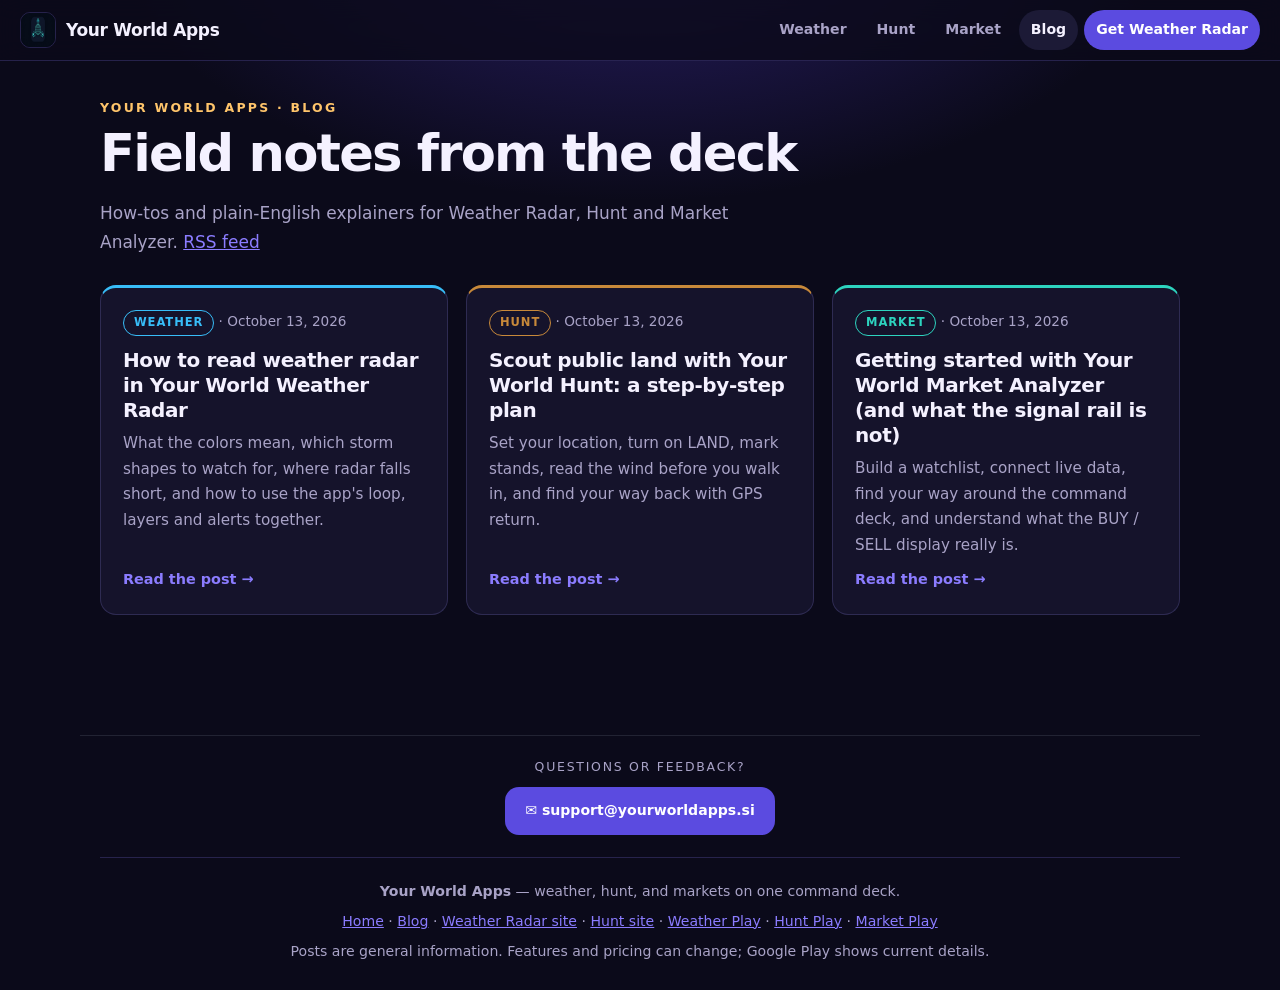
==== blog/index.html @ 35f92afb "Add blog: listing, 3 starter posts with Listen (Web Speech), RSS feed, sitemap, Blog nav/footer link" ====
<!DOCTYPE html>
<html lang="en">
<head>
<meta charset="utf-8">
<meta name="viewport" content="width=device-width, initial-scale=1">
<title>Blog | Your World Apps</title>
<meta name="description" content="How-tos and explainers for Your World Weather Radar, Your World Hunt and Your World Market Analyzer.">
<link rel="canonical" href="https://yourworldapps.si/blog/">
<link rel="icon" href="/assets/yw-apps-icon.png" type="image/png">
<link rel="alternate" type="application/rss+xml" title="Your World Apps Blog" href="https://yourworldapps.si/blog/feed.xml">
<meta property="og:title" content="Blog | Your World Apps">
<meta property="og:description" content="How-tos and explainers for Your World Weather Radar, Your World Hunt and Your World Market Analyzer.">
<meta property="og:url" content="https://yourworldapps.si/blog/">
<meta property="og:type" content="website">
<meta property="og:image" content="https://yourworldapps.si/assets/og-hub.jpg">
<meta name="twitter:card" content="summary_large_image">
<meta name="twitter:title" content="Blog | Your World Apps">
<meta name="twitter:description" content="How-tos and explainers for Your World Weather Radar, Your World Hunt and Your World Market Analyzer.">
<meta name="twitter:image" content="https://yourworldapps.si/assets/og-hub.jpg">
<link rel="stylesheet" href="/blog/assets/blog.css">
<script defer data-domain="yourworldapps.si" src="https://plausible.io/js/script.outbound-links.js"></script>
</head>
<body>
<header class="deck-bar">
  <a class="brand" href="/"><img src="/assets/yw-apps-icon-72.png" width="36" height="36" alt="">Your World Apps</a>
  <nav class="deck-nav" aria-label="Site">
    <a class="app" href="/#weather">Weather</a>
    <a class="app" href="/#hunt">Hunt</a>
    <a class="app" href="/#market">Market</a>
    <a href="/blog/" aria-current="page">Blog</a>
    <a class="cta-mini" href="https://play.google.com/store/apps/details?id=com.yourworld.weatheranalyzer&amp;referrer=utm_source%3Dappshub%26utm_medium%3Dweatheranalyzer%26utm_campaign%3Dblog">Get Weather Radar</a>
  </nav>
</header>
<main>
  <p class="kicker">Your World Apps · Blog</p>
  <h1>Field notes from the deck</h1>
  <p class="lead">How-tos and plain-English explainers for Weather Radar, Hunt and Market Analyzer. <a href="/blog/feed.xml">RSS feed</a></p>
  <div class="cards">
  <a class="card t-weather" href="/blog/how-to-read-weather-radar/">
    <div class="meta"><span class="tag">Weather</span> · <time datetime="2026-10-13">October 13, 2026</time></div>
    <h2>How to read weather radar in Your World Weather Radar</h2>
    <p>What the colors mean, which storm shapes to watch for, where radar falls short, and how to use the app's loop, layers and alerts together.</p>
    <span class="more">Read the post →</span>
  </a>
  <a class="card t-hunt" href="/blog/scout-public-land-with-your-world-hunt/">
    <div class="meta"><span class="tag">Hunt</span> · <time datetime="2026-10-13">October 13, 2026</time></div>
    <h2>Scout public land with Your World Hunt: a step-by-step plan</h2>
    <p>Set your location, turn on LAND, mark stands, read the wind before you walk in, and find your way back with GPS return.</p>
    <span class="more">Read the post →</span>
  </a>
  <a class="card t-market" href="/blog/getting-started-with-market-analyzer/">
    <div class="meta"><span class="tag">Market</span> · <time datetime="2026-10-13">October 13, 2026</time></div>
    <h2>Getting started with Your World Market Analyzer (and what the signal rail is not)</h2>
    <p>Build a watchlist, connect live data, find your way around the command deck, and understand what the BUY / SELL display really is.</p>
    <span class="more">Read the post →</span>
  </a>
  </div>
</main>
<footer>
  <div class="support">
    <p class="support-label">Questions or feedback?</p>
    <a class="btn btn-primary" href="mailto:support@yourworldapps.si">✉ support@yourworldapps.si</a>
  </div>
  <p><strong>Your World Apps</strong> — weather, hunt, and markets on one command deck.</p>
  <p><a href="/">Home</a> · <a href="/blog/">Blog</a> · <a href="https://weather.yourworldapps.si/">Weather Radar site</a> · <a href="https://hunt.yourworldapps.si/">Hunt site</a> · <a href="https://play.google.com/store/apps/details?id=com.yourworld.weatheranalyzer&amp;referrer=utm_source%3Dappshub%26utm_medium%3Dweatheranalyzer%26utm_campaign%3Dblog">Weather Play</a> · <a href="https://play.google.com/store/apps/details?id=com.yourworld.hunt&amp;referrer=utm_source%3Dappshub%26utm_medium%3Dhunt%26utm_campaign%3Dblog">Hunt Play</a> · <a href="https://play.google.com/store/apps/details?id=com.yourworld.analyzer&amp;referrer=utm_source%3Dappshub%26utm_medium%3Danalyzer%26utm_campaign%3Dblog">Market Play</a></p>
  <p>Posts are general information. Features and pricing can change; Google Play shows current details.</p>
</footer>
</body>
</html>
---- blog/assets/blog.css ----
/* Your World Apps blog — Night Orbit */
:root{--night:#0B0A1A;--deep:#15132B;--panel-hi:#1C1A36;--edge:#2E2B52;--text:#F4F1FF;--muted:#A9A3C7;--violet:#8B7CFF;--violet-d:#5B4BE0;--gold:#FFC56B;--wx:#38BDF8;--hunt:#C8893A;--market:#2DD4BF;--line:rgba(139,124,255,.22);--r:16px;--max:1120px}
*{box-sizing:border-box}html{scroll-padding-top:88px}
body{margin:0;background:radial-gradient(900px 500px at 50% -10%,#2A1F6B 0,transparent 60%),var(--night);color:var(--text);font:17px/1.7 Inter,system-ui,-apple-system,"Segoe UI",Roboto,Arial,sans-serif}
a{color:var(--violet)}a:hover{color:var(--gold)}
a:focus-visible,button:focus-visible,select:focus-visible{outline:2px solid var(--gold);outline-offset:3px}
.deck-bar{position:sticky;top:0;z-index:40;display:flex;align-items:center;gap:12px;flex-wrap:wrap;padding:10px 20px;background:rgba(11,10,26,.82);backdrop-filter:blur(12px);border-bottom:1px solid var(--line)}
.brand{display:flex;align-items:center;gap:10px;text-decoration:none;color:var(--text);font-weight:800;letter-spacing:-.02em}
.brand img{width:36px;height:36px;border-radius:10px;border:1px solid var(--line)}
.deck-nav{display:flex;flex-wrap:wrap;gap:6px;margin-left:auto}
.deck-nav a{text-decoration:none;color:var(--muted);font-size:.88rem;font-weight:650;padding:8px 12px;border-radius:999px}
.deck-nav a:hover,.deck-nav a[aria-current]{color:var(--text);background:var(--panel-hi)}
.deck-nav a.cta-mini{background:var(--violet-d);color:#fff}
@media(max-width:640px){.deck-nav a.app{display:none}}
main{max-width:var(--max);margin:0 auto;padding:36px 20px 64px}
.kicker{margin:0 0 8px;color:var(--gold);font-size:.78rem;font-weight:800;letter-spacing:.18em;text-transform:uppercase}
h1{font-size:clamp(2rem,6vw,3.2rem);line-height:1.08;letter-spacing:-.035em;margin:.1em 0 .35em}
.lead{color:var(--muted);max-width:44rem;margin:0 0 28px}
.tag{display:inline-block;font-size:.72rem;font-weight:800;letter-spacing:.08em;text-transform:uppercase;color:var(--c);border:1px solid currentColor;border-radius:999px;padding:2px 10px}
.t-weather{--c:var(--wx)}.t-hunt{--c:var(--hunt)}.t-market{--c:var(--market)}
.cards{display:grid;gap:18px;grid-template-columns:repeat(auto-fit,minmax(280px,1fr))}
.card{display:flex;flex-direction:column;gap:8px;background:var(--deep);border:1px solid var(--edge);border-top:3px solid var(--c);border-radius:var(--r);padding:22px;text-decoration:none;color:var(--text);transition:transform .2s,border-color .2s}
.card:hover{transform:translateY(-2px);border-color:var(--c)}
.card h2{font-size:1.25rem;line-height:1.25;margin:4px 0 0;letter-spacing:-.02em}
.card p{margin:0;color:var(--muted);font-size:.95rem}
.meta{color:var(--muted);font-size:.85rem}
.more{margin-top:auto;color:var(--violet);font-weight:700;font-size:.9rem}
.crumb{font-size:.88rem;color:var(--muted);margin:0 0 16px}.crumb a{color:var(--muted)}
.article{max-width:68ch;margin:0 auto}
.article-head .meta{display:flex;gap:12px;align-items:center;flex-wrap:wrap}
.article-body h2{font-size:1.45rem;letter-spacing:-.02em;margin:1.8em 0 .4em}
.article-body p,.article-body li{color:#DCD7F2}
.article-body li{margin:.35em 0}
.article-body strong{color:var(--text)}
.note,.disclaimer{background:var(--panel-hi);border:1px solid var(--edge);border-left:4px solid var(--market);border-radius:12px;padding:12px 16px}
.disclaimer{margin-top:2em}.disclaimer p,.note{font-size:.95rem}
.speaking{background:rgba(139,124,255,.16);border-radius:8px;box-shadow:0 0 0 6px rgba(139,124,255,.16)}
.listen{display:flex;flex-wrap:wrap;align-items:center;gap:10px;margin:18px 0 8px;padding:10px 12px;background:var(--deep);border:1px solid var(--edge);border-radius:14px}
.listen[hidden]{display:none}
.listen button,.listen select{font:inherit;font-size:.9rem;font-weight:700;color:var(--text);background:var(--panel-hi);border:1px solid var(--edge);border-radius:999px;padding:7px 14px;min-height:40px;cursor:pointer}
.listen .l-play{background:var(--violet-d);border-color:var(--violet-d);color:#fff}
.listen .l-play i{font-style:normal;margin-right:6px}
.listen button:disabled{opacity:.5;cursor:default}
.listen label{font-size:.85rem;color:var(--muted)}
.l-progress{flex:1 1 120px;height:6px;background:var(--panel-hi);border-radius:999px;overflow:hidden}
.l-progress span{display:block;height:100%;width:0;background:linear-gradient(90deg,var(--violet),var(--gold));transition:width .4s}
.l-status{flex-basis:100%;margin:0;font-size:.8rem;color:var(--muted)}
.cta{margin:2.4em 0 0;padding:22px;background:var(--deep);border:1px solid var(--edge);border-top:3px solid var(--c);border-radius:var(--r)}
.cta h2{margin:0 0 6px;font-size:1.25rem}.cta p{margin:0 0 14px;color:var(--muted)}
.btn{display:inline-flex;align-items:center;min-height:48px;padding:12px 20px;border-radius:14px;font-weight:800;text-decoration:none}
.btn-app{background:var(--c);color:#0B0A1A}.btn-app:hover{color:#0B0A1A;filter:brightness(1.08)}
.btn-primary{background:var(--violet-d);color:#fff}.btn-primary:hover{color:#fff}
footer{margin:56px auto 0;max-width:var(--max);padding:20px;border-top:1px solid rgba(197,215,230,.12);color:var(--muted);font-size:.88rem;text-align:center}
footer p{margin:6px 0}.support{display:flex;flex-direction:column;align-items:center;gap:10px;margin:0 0 22px;padding:0 0 22px;border-bottom:1px solid var(--line)}.support-label{margin:0;font-size:.78rem;letter-spacing:.14em;text-transform:uppercase}
@media(prefers-reduced-motion:reduce){.card,.l-progress span{transition:none}.card:hover{transform:none}}
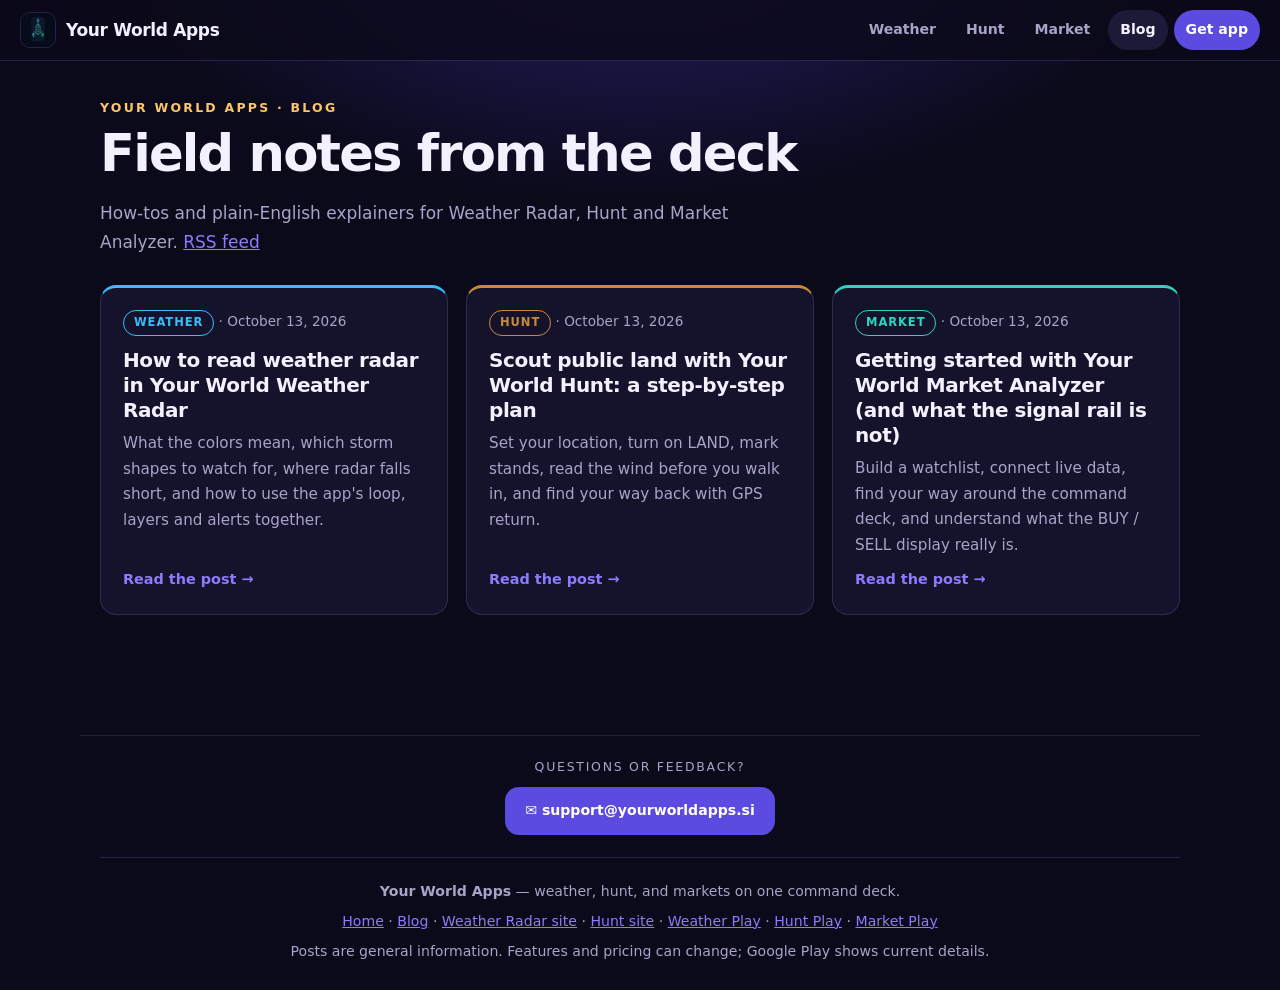
==== commit 8558eda6: "Nav: shorten CTA to 'Get app' so mobile nav stays one row" ====
--- a/blog/index.html
+++ b/blog/index.html
@@ -28,7 +28,7 @@
     <a class="app" href="/#hunt">Hunt</a>
     <a class="app" href="/#market">Market</a>
     <a href="/blog/" aria-current="page">Blog</a>
-    <a class="cta-mini" href="https://play.google.com/store/apps/details?id=com.yourworld.weatheranalyzer&amp;referrer=utm_source%3Dappshub%26utm_medium%3Dweatheranalyzer%26utm_campaign%3Dblog">Get Weather Radar</a>
+    <a class="cta-mini" href="https://play.google.com/store/apps/details?id=com.yourworld.weatheranalyzer&amp;referrer=utm_source%3Dappshub%26utm_medium%3Dweatheranalyzer%26utm_campaign%3Dblog" aria-label="Get Your World Weather Radar on Google Play">Get app</a>
   </nav>
 </header>
 <main>
